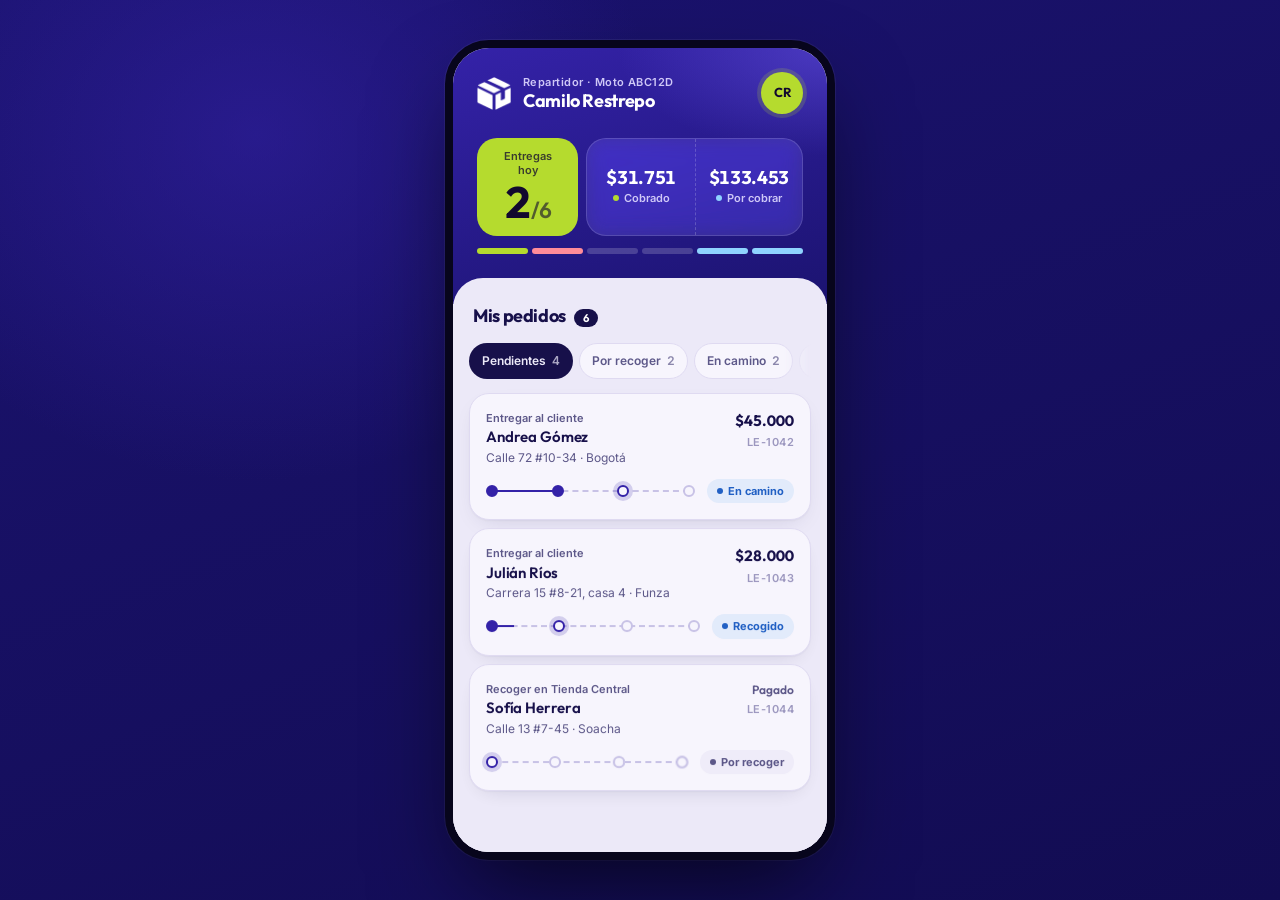
==== Pages/Pages-repartidor.html @ 844bbcbd "Login: red de calles con cometas y sin "Restablecer" - La ruta única pasa a ser una red de calles ti" ====
<!DOCTYPE html>
<html lang="es">
<head>
<meta charset="UTF-8">
<meta name="viewport" content="width=device-width, initial-scale=1.0, viewport-fit=cover">
<meta name="theme-color" content="#3422A8">
<title>LoEntrego — Repartidor</title>
<link rel="preconnect" href="https://fonts.googleapis.com">
<link rel="preconnect" href="https://fonts.gstatic.com" crossorigin>
<link href="https://fonts.googleapis.com/css2?family=Outfit:wght@500;600;700;800&family=Inter:wght@400;500;600;700&display=swap" rel="stylesheet">
<link rel="stylesheet" href="../Styles/Styles-base.css?v=20261122p">
<link rel="stylesheet" href="../Styles/Styles-app.css?v=20261122p">
<link rel="stylesheet" href="../Styles/Styles-repartidor.css?v=20261122p">
<link rel="icon" href="../img/icons/icon-192.png">
<link rel="manifest" href="../manifest.webmanifest">
<link rel="apple-touch-icon" href="../img/icons/apple-touch-icon.png">
<meta name="mobile-web-app-capable" content="yes">
<meta name="apple-mobile-web-app-capable" content="yes">
<meta name="apple-mobile-web-app-status-bar-style" content="black-translucent">
<meta name="apple-mobile-web-app-title" content="LoEntrego">
<script src="../Scripts/Scripts-theme.js?v=20261122p"></script>
</head>
<body>

<div class="device app" data-role="repartidor">

  <main class="app-scroll">

    <!-- ============ ZONA DE MARCA ============ -->
    <section class="brand-zone app-hero" aria-label="Tu jornada">
      <header class="app-header">
        <div class="app-header-brand">
          <span class="brand-mark isotipo" aria-hidden="true"></span>
          <div>
            <p class="eyebrow">Repartidor · Moto ABC12D</p>
            <h1 class="app-title">Camilo Restrepo</h1>
          </div>
        </div>
        <button type="button" class="avatar-btn" data-action="open-sheet" data-target="sheet-account" aria-label="Abrir mi cuenta" aria-haspopup="dialog">CR</button>
      </header>

      <div class="stats">
        <div class="stat stat-total">
          <span class="stat-label">Entregas hoy</span>
          <span class="stat-value"><span data-stat="hechas">0</span><small class="of">/<span data-stat="total">0</span></small></span>
        </div>
        <div class="stat-split">
          <div class="stat">
            <span class="stat-value money" data-money="cobrado">$0</span>
            <span class="stat-label"><i class="dot dot-ok" aria-hidden="true"></i>Cobrado</span>
          </div>
          <div class="stat">
            <span class="stat-value money" data-money="pendiente">$0</span>
            <span class="stat-label"><i class="dot dot-move" aria-hidden="true"></i>Por cobrar</span>
          </div>
        </div>
      </div>

      <div class="day-bar" id="day-bar" aria-hidden="true"></div>
    </section>

    <div class="app-panel">

      <!-- ============ MIS PEDIDOS ============ -->
      <section class="jobs" aria-labelledby="jobs-title">
        <div class="section-head">
          <h2 class="section-title" id="jobs-title">Mis pedidos</h2>
          <span class="count-chip" data-count="todos">0</span>
        </div>

        <div class="filters" role="toolbar" aria-label="Filtrar mis pedidos">
          <button type="button" class="filter-chip" data-action="filter" data-filter="pendientes" aria-pressed="true">Pendientes <span class="n" data-count="pendientes">0</span></button>
          <button type="button" class="filter-chip" data-action="filter" data-filter="por_recoger" aria-pressed="false">Por recoger <span class="n" data-count="por_recoger">0</span></button>
          <button type="button" class="filter-chip" data-action="filter" data-filter="curso" aria-pressed="false">En camino <span class="n" data-count="curso">0</span></button>
          <button type="button" class="filter-chip" data-action="filter" data-filter="completados" aria-pressed="false">Completados <span class="n" data-count="completados">0</span></button>
          <button type="button" class="filter-chip" data-action="filter" data-filter="todos" aria-pressed="false">Todos <span class="n" data-count="todos">0</span></button>
        </div>

        <ul class="job-list" id="job-list" role="list"></ul>

        <div class="empty-state" id="jobs-empty" hidden>
          <span class="isotipo isotipo-empty" aria-hidden="true"></span>
          <p class="empty-title" id="empty-title">¡Ruta completada!</p>
          <p class="empty-sub" id="empty-sub"></p>
        </div>
      </section>

    </div>
  </main>

  <!-- ============ CELEBRACIÓN DE ENTREGA ============ -->
  <div class="done-layer" id="done-layer" aria-hidden="true">
    <div class="done-badge">
      <svg viewBox="0 0 120 120">
        <circle class="done-ring" cx="60" cy="60" r="50"/>
        <path class="done-check" d="M38 62 l15 15 l30 -32"/>
      </svg>
      <span class="done-bit"></span><span class="done-bit"></span><span class="done-bit"></span><span class="done-bit"></span>
      <span class="done-bit"></span><span class="done-bit"></span><span class="done-bit"></span><span class="done-bit"></span>
      <span class="done-bit"></span><span class="done-bit"></span><span class="done-bit"></span><span class="done-bit"></span>
    </div>
    <p class="done-msg" id="done-msg">¡Entregado!</p>
  </div>

  <!-- ============ HOJA: NO SE PUDO ENTREGAR ============ -->
  <div class="sheet-overlay" id="sheet-fail" data-state="closed" data-action="close-sheet-bg">
    <section class="sheet" role="dialog" aria-modal="true" aria-labelledby="fail-title" tabindex="-1">
      <span class="sheet-handle" aria-hidden="true"></span>
      <button type="button" class="icon-btn sheet-close" data-action="close-sheet" aria-label="Cerrar">
        <svg viewBox="0 0 24 24" fill="none" stroke="currentColor" stroke-width="2.2" stroke-linecap="round" aria-hidden="true"><path d="M6 6l12 12M18 6 6 18"/></svg>
      </button>
      <h2 class="sheet-title" id="fail-title">No se pudo entregar</h2>
      <p class="sheet-sub" id="fail-sub">Cuéntanos qué pasó para avisarle al comercio.</p>
      <form id="fail-form" class="reason-list" novalidate>
        <div id="reason-options" class="reason-options" role="radiogroup" aria-label="Motivo"></div>
        <button type="submit" class="btn btn-danger btn-block sheet-action" id="fail-submit" disabled>Reportar novedad</button>
      </form>
    </section>
  </div>

  <!-- ============ HOJA: PEDIDO (acciones del repartidor) ============ -->
  <div class="sheet-overlay" id="sheet-job" data-state="closed" data-action="close-sheet-bg">
    <section class="sheet has-ticket" role="dialog" aria-modal="true" aria-labelledby="job-name" tabindex="-1">
      <span class="sheet-handle" aria-hidden="true"></span>
      <button type="button" class="icon-btn sheet-close" data-action="close-sheet" aria-label="Cerrar">
        <svg viewBox="0 0 24 24" fill="none" stroke="currentColor" stroke-width="2.2" stroke-linecap="round" aria-hidden="true"><path d="M6 6l12 12M18 6 6 18"/></svg>
      </button>
      <div id="job-detail"></div>
    </section>
  </div>

  <!-- ============ HOJA: MI CUENTA ============ -->
  <div class="sheet-overlay" id="sheet-account" data-state="closed" data-action="close-sheet-bg">
    <section class="sheet" role="dialog" aria-modal="true" aria-labelledby="account-name" tabindex="-1">
      <span class="sheet-handle" aria-hidden="true"></span>
      <button type="button" class="icon-btn sheet-close" data-action="close-sheet" aria-label="Cerrar">
        <svg viewBox="0 0 24 24" fill="none" stroke="currentColor" stroke-width="2.2" stroke-linecap="round" aria-hidden="true"><path d="M6 6l12 12M18 6 6 18"/></svg>
      </button>
      <div class="account-header">
        <span class="account-avatar" aria-hidden="true">CR</span>
        <div>
          <h2 class="account-name" id="account-name">Camilo Restrepo</h2>
          <p class="account-role">Repartidor · Bogotá y alrededores</p>
        </div>
      </div>
      <dl class="detail-list">
        <div class="detail-row"><div><dt>Vehículo</dt><dd>Moto · ABC12D</dd></div></div>
        <div class="detail-row"><div><dt>Celular</dt><dd>300 123 4567</dd></div></div>
        <div class="detail-row"><div><dt>Comercio de hoy</dt><dd>Tienda Central · Cra 13 #45-20, Chapinero</dd></div></div>
      </dl>

      <div class="settings-group">
        <span class="settings-label" id="theme-label">Apariencia</span>
        <div class="theme-switch" role="radiogroup" aria-labelledby="theme-label">
          <button type="button" class="theme-option" role="radio" aria-checked="false" data-action="set-theme" data-theme-value="light"><svg viewBox="0 0 24 24" fill="none" stroke="currentColor" stroke-width="2" stroke-linecap="round" aria-hidden="true"><circle cx="12" cy="12" r="4"/><path d="M12 2v2M12 20v2M4.9 4.9l1.4 1.4M17.7 17.7l1.4 1.4M2 12h2M20 12h2M4.9 19.1l1.4-1.4M17.7 6.3l1.4-1.4"/></svg>Claro</button>
          <button type="button" class="theme-option" role="radio" aria-checked="false" data-action="set-theme" data-theme-value="dark"><svg viewBox="0 0 24 24" fill="none" stroke="currentColor" stroke-width="2" stroke-linecap="round" stroke-linejoin="round" aria-hidden="true"><path d="M20 14.5A8 8 0 0 1 9.5 4a8 8 0 1 0 10.5 10.5Z"/></svg>Oscuro</button>
          <button type="button" class="theme-option" role="radio" aria-checked="true" data-action="set-theme" data-theme-value="auto"><svg viewBox="0 0 24 24" fill="none" stroke="currentColor" stroke-width="2" stroke-linecap="round" aria-hidden="true"><circle cx="12" cy="12" r="9"/><path d="M12 3a9 9 0 0 1 0 18Z" fill="currentColor" stroke="none"/></svg>Auto</button>
        </div>
      </div>

      <button type="button" class="btn btn-ghost btn-block sheet-action" data-action="logout">
        <svg class="btn-icon" viewBox="0 0 24 24" fill="none" stroke="currentColor" stroke-width="2.2" stroke-linecap="round" stroke-linejoin="round" aria-hidden="true"><path d="M15 4h3a2 2 0 0 1 2 2v12a2 2 0 0 1-2 2h-3M10 17l-5-5 5-5M5 12h11"/></svg>
        Cerrar sesión
      </button>
    </section>
  </div>

  <div class="toast-region" id="toast-region" aria-live="polite" aria-atomic="true"></div>
</div>

<script src="../Scripts/Scripts-app.js?v=20261122p"></script>
<script src="../Scripts/Scripts-repartidor.js?v=20261122p"></script>
<script src="../libs/gsap/gsap.min.js"></script>
<script src="../libs/gsap/ScrollTrigger.min.js"></script>
<script src="../libs/gsap/SplitText.min.js"></script>
<script src="../libs/gsap/DrawSVGPlugin.min.js"></script>
<script src="../Scripts/Scripts-motion.js?v=20261122p"></script>
<script src="../Scripts/Scripts-pwa.js?v=20261122p"></script>
</body>
</html>
---- Styles/Styles-base.css ----
/* =====================================================================
   LoEntrego · AppWeb — Base compartida

   Ecosistema de marca LoEntrego
   ─────────────────────────────
   · MainWeb  → "Vitrina": azul saturado, luces, Poppins.
   · Admin    → "Noche": tinta profunda, paneles planos, Baloo 2 + Inter.
   · AppWeb   → "Día": franja azul de marca + superficie clara de trabajo,
                motivo de ruta punteada, Outfit + Inter.
   Constantes de toda la familia: azul índigo, lima = acción, caja = símbolo.
   ===================================================================== */
:root {
  /* ---- Marca (constantes del ecosistema) ---- */
  --brand-azul: #3422A8;
  --brand-azul-oscuro: #1B1370;
  --brand-azul-profundo: #120C52;
  --brand-lima: #B5DB2E;
  --brand-lima-hover: #C3E64A;
  --brand-lima-ink: #12092E;

  /* ---- Semánticos AppWeb (tema "día") ---- */
  --bg-brand: var(--brand-azul);
  --bg-page: #ECE9F8;
  --bg-surface: #F7F5FD;
  --bg-subtle: #EFECF9;
  --bg-input: #FCFBFF;
  --border-subtle: #DFDAF1;
  --border-strong: #C8C2E6;
  --text-primary: #17104A;
  --text-secondary: #5D5889;
  --text-placeholder: #9C97BF;
  --text-on-brand: #FFFFFF;
  --text-on-brand-2: #CFC8F7;
  --accent: var(--brand-lima);
  --accent-hover: var(--brand-lima-hover);
  --accent-ink: var(--brand-lima-ink);
  --focus-ring: rgba(52, 34, 168, 0.18);
  --danger: #D63A4C;
  --danger-dim: #FDECEE;
  --danger-line: #F6C3CA;
  --move: #2160C4;
  --move-dim: #E2EBFB;
  --toast-bg: #17104A;
  --toast-text: #FFFFFF;
  --chip-bg: #17104A;
  --chip-text: #FFFFFF;
  --hero-glow: rgba(90, 72, 214, 0.65);
  --panel-bg: var(--bg-page);
  --panel-edge: none;
  --hero-from: var(--brand-azul);
  --hero-to: var(--brand-azul-oscuro);

  /* ---- Tipografía ---- */
  --font-display: 'Outfit', system-ui, sans-serif;
  --font-body: 'Inter', system-ui, sans-serif;
  --fs-2xs: 0.6875rem;  /* 11px */
  --fs-xs: 0.75rem;     /* 12px */
  --fs-sm: 0.8125rem;   /* 13px */
  --fs-md: 0.9375rem;   /* 15px */
  --fs-lg: 1.125rem;    /* 18px */
  --fs-xl: clamp(1.375rem, 1.2rem + 0.9vw, 1.5rem);
  --fs-hero: clamp(2rem, 1.6rem + 2vw, 2.375rem);

  /* ---- Espaciado ---- */
  --space-2xs: 0.25rem;
  --space-xs: 0.5rem;
  --space-sm: 0.75rem;
  --space-md: 1rem;
  --space-lg: 1.5rem;
  --space-xl: 2rem;
  --space-2xl: 3rem;

  /* ---- Radios ---- */
  --radius-sm: 10px;
  --radius-md: 14px;
  --radius-lg: 20px;
  --radius-xl: 30px;
  --radius-pill: 999px;

  /* ---- Sombras ---- */
  --shadow-card: 0 1px 2px rgba(23, 16, 74, 0.04), 0 8px 24px -12px rgba(23, 16, 74, 0.18);
  --shadow-raised: 0 20px 40px -18px rgba(23, 16, 74, 0.35);
  --shadow-device: 0 40px 90px -20px rgba(0, 0, 0, 0.65);

  /* ---- Movimiento ---- */
  --ease: cubic-bezier(0.2, 0.8, 0.2, 1);
  --dur-fast: 0.18s;
  --dur-med: 0.32s;
}

/* ---------- Tema oscuro ("Día" de noche): misma marca, superficies profundas ---------- */
:root[data-theme="dark"] {
  --bg-page: #130F3C;
  --bg-surface: #1D1757;
  --bg-subtle: #262064;
  --bg-input: #17124A;
  --border-subtle: rgba(255, 255, 255, 0.10);
  --border-strong: rgba(255, 255, 255, 0.20);
  --text-primary: #ECE9FF;
  --text-secondary: #B3ADE0;
  --text-placeholder: #8580B8;
  --focus-ring: rgba(181, 219, 46, 0.22);
  --danger: #FF7A88;
  --danger-dim: rgba(255, 122, 136, 0.12);
  --danger-line: rgba(255, 122, 136, 0.4);
  --move: #8FD3FF;
  --move-dim: rgba(143, 211, 255, 0.13);
  --toast-bg: #EEEBFF;
  --toast-text: #120C52;
  --chip-bg: var(--brand-lima);
  --chip-text: var(--brand-lima-ink);
  --hero-glow: rgba(120, 100, 255, 0.45);
  --hero-from: #3422A8;   /* azul de marca, vibrante */
  --hero-to: #22188A;
  /* Panel: arranca un tono más claro y se hunde hacia el fondo, con brillo lima muy sutil arriba */
  --panel-bg:
    radial-gradient(55% 70px at 50% 0%, rgba(181, 219, 46, 0.10), transparent 100%),
    linear-gradient(180deg, #211A62 0%, #130F3C 240px);
  --panel-edge: 0 -22px 44px -14px rgba(6, 3, 30, 0.75), inset 0 1px 0 rgba(255, 255, 255, 0.14);
  --shadow-card: 0 1px 0 rgba(255, 255, 255, 0.03) inset, 0 10px 24px -14px rgba(0, 0, 0, 0.7);
  --shadow-raised: 0 20px 40px -18px rgba(0, 0, 0, 0.8);
}
:root[data-theme="dark"] .field-input:focus { border-color: var(--accent); }
/* Paneles que suben sobre la franja de marca */
.login-panel, .app-panel { background: var(--panel-bg); box-shadow: var(--panel-edge); }

/* Mientras arranca la animación de entrada, la app no se muestra a medias */
.anim-pending .device { visibility: hidden; }

/* ---------- Reset ---------- */
*, *::before, *::after { box-sizing: border-box; margin: 0; padding: 0; }
html { -webkit-text-size-adjust: 100%; }
img, svg { display: block; max-width: 100%; }
img { height: auto; }
button, input, textarea { font: inherit; color: inherit; }
button { cursor: pointer; background: none; border: none; }

body {
  transition: background-color var(--dur-med) var(--ease), color var(--dur-med) var(--ease);
  min-height: 100dvh;
  font-family: var(--font-body);
  font-size: var(--fs-md);
  line-height: 1.5;
  color: var(--text-primary);
  background: var(--bg-page);
  -webkit-font-smoothing: antialiased;
}

/* ---------- Contenedor: móvil a pantalla completa, marco en escritorio ---------- */
.device {
  position: relative;
  width: 100%;
  min-height: 100dvh;
  overflow: hidden;
  overflow: clip;
  isolation: isolate;
  background: var(--bg-page);
}

@media (min-width: 560px) and (min-height: 700px) {
  body {
    display: grid;
    place-items: center;
    padding: var(--space-xl) var(--space-md);
    background:
      radial-gradient(45% 55% at 20% 15%, rgba(52, 34, 168, 0.55), transparent 70%),
      linear-gradient(160deg, var(--brand-azul-oscuro), var(--brand-azul-profundo));
  }
  .device {
    width: 390px;
    height: min(820px, calc(100dvh - 4rem));
    min-height: 0;
    border-radius: 44px;
    border: 8px solid #07051C;
    box-shadow: var(--shadow-device), 0 0 0 1px rgba(255, 255, 255, 0.06);
  }
}

/* ---------- Zona de marca (franja azul) ---------- */
.brand-zone {
  position: relative;
  color: var(--text-on-brand);
  background:
    radial-gradient(80% 60% at 100% 0%, var(--hero-glow), transparent 70%),
    linear-gradient(165deg, var(--hero-from) 0%, var(--hero-to) 100%);
  isolation: isolate;
}
/* ---------- Red de calles: nuestro movimiento por la ciudad ----------
   Calles discontinuas, nodos en los cruces y cometas lima que recorren
   distintas rutas. Sutil y solo con transform/opacity/trazo. */
.city { position: absolute; pointer-events: none; }
.city .c-street { fill: none; stroke: var(--city-street, rgba(255, 255, 255, 0.16)); stroke-width: 1.5; stroke-dasharray: 2 8; stroke-linecap: round; }
.city .c-node { fill: var(--city-node, rgba(255, 255, 255, 0.3)); }
.city .c-hub { fill: var(--city-hub, #B5DB2E); opacity: 0.7; transform-box: fill-box; transform-origin: center; animation: c-hub 4s ease-in-out var(--d, 0s) infinite; }
.city .c-comet, .city .c-glow {
  fill: none;
  stroke: var(--city-comet, #B5DB2E);
  stroke-linecap: round;
  stroke-dasharray: 9 140;
  stroke-dashoffset: 9;
  animation: c-comet var(--t, 7s) linear var(--w, 0s) var(--city-loops, infinite) both;
}
.city .c-comet { stroke-width: 2.25; }
.city .c-glow { stroke-width: 7; opacity: 0.18; }
@keyframes c-comet { to { stroke-dashoffset: -100; } }
@keyframes c-hub { 0%, 100% { transform: scale(1); opacity: 0.55; } 50% { transform: scale(1.5); opacity: 0.9; } }
@media (prefers-reduced-motion: reduce) {
  .city .c-comet, .city .c-glow { animation: none; opacity: 0; }
  .city .c-hub { animation: none; }
}
.city-art { inset: 0; z-index: -1; width: 100%; height: 100%; --city-loops: 4; }

/* ---------- Utilidades ---------- */
.text-accent { color: var(--accent); }
.visually-hidden {
  position: absolute !important;
  width: 1px; height: 1px;
  overflow: hidden; clip: rect(0 0 0 0);
  white-space: nowrap;
}

/* ---------- Campos ---------- */
.field { display: flex; flex-direction: column; gap: 6px; }
.field-label {
  font-size: var(--fs-xs);
  font-weight: 600;
  color: var(--text-secondary);
}
.field-input {
  width: 100%;
  min-height: 50px;
  padding: 0 var(--space-md);
  background: var(--bg-input);
  border: 1.5px solid var(--border-subtle);
  border-radius: var(--radius-md);
  font-family: var(--font-body);
  font-size: 1rem;
  font-weight: 500;
  color: var(--text-primary);
  outline: none;
  transition: border-color var(--dur-fast) var(--ease),
              background var(--dur-fast) var(--ease),
              box-shadow var(--dur-fast) var(--ease);
}
textarea.field-input { padding: var(--space-sm) var(--space-md); min-height: 84px; resize: vertical; line-height: 1.45; }
.field-input::placeholder { color: var(--text-placeholder); font-weight: 400; }
.field-input:hover { border-color: var(--border-strong); }
.field-input:focus {
  border-color: var(--brand-azul);
  background: var(--bg-surface);
  box-shadow: 0 0 0 4px var(--focus-ring);
}
.field[data-state="error"] .field-input { border-color: var(--danger); background: var(--bg-surface); }
.field[data-state="error"] .field-input:focus { box-shadow: 0 0 0 4px var(--danger-dim); }
.field-hint { font-size: var(--fs-2xs); font-weight: 600; color: var(--danger); }
.field-hint:empty { display: none; }

/* ---------- Botones ---------- */
.btn {
  display: inline-flex;
  align-items: center;
  justify-content: center;
  gap: var(--space-xs);
  min-height: 52px;
  padding: 0 var(--space-lg);
  border-radius: var(--radius-md);
  font-family: var(--font-display);
  font-size: 1rem;
  font-weight: 600;
  letter-spacing: 0.005em;
  transition: transform var(--dur-fast) var(--ease),
              background var(--dur-fast) var(--ease),
              box-shadow var(--dur-fast) var(--ease),
              border-color var(--dur-fast) var(--ease),
              opacity var(--dur-fast) var(--ease);
}
.btn-block { width: 100%; }
.btn-primary {
  background: var(--accent);
  color: var(--accent-ink);
  box-shadow: inset 0 -3px 0 rgba(18, 9, 46, 0.14);
}
.btn-primary:hover { background: var(--accent-hover); transform: translateY(-2px); box-shadow: inset 0 -3px 0 rgba(18, 9, 46, 0.14), 0 12px 22px -10px rgba(141, 176, 28, 0.8); }
.btn-primary:active { transform: translateY(0) scale(0.985); }
.btn-ghost { border: 1.5px solid var(--border-strong); color: var(--text-primary); background: var(--bg-surface); }
.btn-ghost:hover { border-color: var(--text-primary); }
.btn-danger { border: 1.5px solid var(--danger-line); color: var(--danger); background: var(--danger-dim); }
.btn-danger:hover { border-color: var(--danger); }
.btn[disabled], .btn[aria-busy="true"] { opacity: 0.7; pointer-events: none; }
.btn .btn-icon { width: 18px; height: 18px; flex-shrink: 0; transition: transform var(--dur-fast) var(--ease); }
.btn-primary:hover .btn-icon-move { transform: translateX(3px); }

.spinner {
  width: 18px; height: 18px;
  border-radius: 50%;
  border: 2.5px solid currentColor;
  border-right-color: transparent;
  animation: spin 0.7s linear infinite;
}
@keyframes spin { to { transform: rotate(360deg); } }

.icon-btn {
  display: grid;
  place-items: center;
  width: 40px;
  height: 40px;
  border-radius: 50%;
  background: var(--bg-subtle);
  border: 1px solid var(--border-subtle);
  color: var(--text-primary);
  transition: background var(--dur-fast) var(--ease), border-color var(--dur-fast) var(--ease), transform var(--dur-fast) var(--ease);
}
.icon-btn:hover { border-color: var(--border-strong); background: var(--bg-surface); }
.icon-btn:active { transform: scale(0.94); }
.icon-btn svg { width: 18px; height: 18px; }

/* Foco accesible y visible */
:where(a, button, input, textarea, [tabindex]):focus-visible {
  outline: 2.5px solid var(--brand-azul);
  outline-offset: 2px;
}
.brand-zone :where(a, button):focus-visible { outline-color: var(--accent); }
.field-input:focus-visible { outline: none; }

/* ---------- Toast ---------- */
.toast-region {
  position: absolute;
  left: var(--space-md);
  right: var(--space-md);
  bottom: var(--space-lg);
  z-index: 400;
  display: flex;
  flex-direction: column;
  align-items: center;
  gap: var(--space-xs);
  pointer-events: none;
}
.toast {
  display: flex;
  align-items: center;
  gap: var(--space-xs);
  max-width: 100%;
  padding: 12px 18px 12px 14px;
  border-radius: var(--radius-pill);
  background: var(--toast-bg);
  color: var(--toast-text);
  font-size: var(--fs-sm);
  font-weight: 600;
  box-shadow: 0 16px 32px -12px rgba(23, 16, 74, 0.6);
  animation: toast-in var(--dur-med) var(--ease);
}
.toast::before {
  content: '';
  flex-shrink: 0;
  width: 8px; height: 8px;
  border-radius: 50%;
  background: var(--accent);
}
.toast[data-type="error"]::before { background: #FF6B7A; }
.toast[data-leaving] { animation: toast-out var(--dur-fast) var(--ease) forwards; }
@keyframes toast-in { from { opacity: 0; transform: translateY(12px) scale(0.96); } }
@keyframes toast-out { to { opacity: 0; transform: translateY(8px); } }

@keyframes shake {
  0%, 100% { transform: translateX(0); }
  20% { transform: translateX(-8px); }
  40% { transform: translateX(8px); }
  60% { transform: translateX(-5px); }
  80% { transform: translateX(5px); }
}
.shake { animation: shake 0.4s; }

@media (prefers-reduced-motion: reduce) {
  *, *::before, *::after { animation-duration: 0.01ms !important; animation-iteration-count: 1 !important; transition-duration: 0.01ms !important; }
}

/* ---------- Isotipo (la caja): sin fondo, toma el color del tema ---------- */
:root { --isotipo-color: #12092E; }                 /* sobre claro: versión negra */
:root[data-theme="dark"] { --isotipo-color: #FFFFFF; } /* sobre oscuro: versión blanca */
.brand-zone { --isotipo-color: #FFFFFF; }           /* la franja azul siempre lleva blanco */
.isotipo {
  display: inline-block;
  flex-shrink: 0;
  width: 28px;
  aspect-ratio: 553 / 544;
  background-color: var(--isotipo-color);
  -webkit-mask: url("../img/isotipo.png") center / contain no-repeat;
          mask: url("../img/isotipo.png") center / contain no-repeat;
}
.isotipo-xs { width: 16px; }
.is-animating *, .is-animating *::before, .is-animating *::after { transition: none !important; }
---- Styles/Styles-app.css ----
/* =====================================================================
   LoEntrego · AppWeb — Estructura compartida (comercio y repartidor)
   Requiere Styles-base.css
   ===================================================================== */

.app {
  display: flex;
  flex-direction: column;
  height: 100dvh;
}
@media (min-width: 560px) and (min-height: 700px) {
  .app { height: min(820px, calc(100dvh - 4rem)); }
}

.app-scroll {
  flex: 1;
  overflow-y: auto;
  overscroll-behavior: contain;
  scrollbar-width: none;
  background: var(--bg-page);
}
.app-scroll::-webkit-scrollbar { display: none; }

/* ============ ZONA DE MARCA ============ */
.app-hero {
  padding: var(--space-lg) var(--space-lg) calc(var(--space-lg) + 26px);
}
.app-header {
  display: flex;
  align-items: center;
  justify-content: space-between;
  gap: var(--space-sm);
  margin-bottom: var(--space-lg);
}
.app-header-brand { display: flex; align-items: center; gap: var(--space-sm); min-width: 0; }
.brand-mark { width: 34px; }
.eyebrow {
  font-size: var(--fs-2xs);
  font-weight: 600;
  letter-spacing: 0.04em;
  color: var(--text-on-brand-2);
}
.app-title {
  font-family: var(--font-display);
  font-size: var(--fs-lg);
  font-weight: 700;
  letter-spacing: -0.02em;
  line-height: 1.2;
  white-space: nowrap;
  overflow: hidden;
  text-overflow: ellipsis;
}
.avatar-btn {
  display: grid;
  place-items: center;
  flex-shrink: 0;
  width: 42px; height: 42px;
  border-radius: 50%;
  background: var(--accent);
  color: var(--accent-ink);
  font-family: var(--font-display);
  font-size: var(--fs-sm);
  font-weight: 700;
  box-shadow: 0 0 0 4px rgba(181, 219, 46, 0.18);
  transition: transform var(--dur-fast) var(--ease), box-shadow var(--dur-fast) var(--ease);
}
.avatar-btn:hover { transform: scale(1.05); box-shadow: 0 0 0 6px rgba(181, 219, 46, 0.22); }

/* Resumen: número grande + par en vidrio esmerilado */
.stats {
  display: grid;
  grid-template-columns: minmax(0, 1fr) minmax(0, 1.25fr);
  gap: var(--space-xs);
}
.stat { display: flex; flex-direction: column; min-width: 0; }
.stat-total {
  justify-content: space-between;
  padding: var(--space-sm) var(--space-md);
  border-radius: var(--radius-lg);
  background: var(--accent);
  color: var(--accent-ink);
}
.stat-total .stat-value { font-size: 2.75rem; line-height: 1; }
.stat-total .stat-label { color: var(--accent-ink); opacity: 0.75; }
.stat-split {
  display: grid;
  grid-template-columns: minmax(0, 1fr) minmax(0, 1fr);
  border-radius: var(--radius-lg);
  background: rgba(255, 255, 255, 0.10);
  border: 1px solid rgba(255, 255, 255, 0.14);
  -webkit-backdrop-filter: blur(10px) saturate(140%);
          backdrop-filter: blur(10px) saturate(140%);
}
.stat-split .stat { padding: var(--space-sm); gap: 4px; align-items: center; justify-content: center; text-align: center; }
.stat-split .stat-label { justify-content: center; }
.stat-split .stat + .stat { border-left: 1px dashed rgba(255, 255, 255, 0.2); }
.stat-value {
  font-family: var(--font-display);
  font-size: 1.75rem;
  font-weight: 700;
  letter-spacing: -0.03em;
  line-height: 1.05;
  font-variant-numeric: tabular-nums;
}
.stat-label {
  display: flex;
  align-items: center;
  gap: 5px;
  font-size: var(--fs-2xs);
  font-weight: 600;
  line-height: 1.25;
  color: var(--text-on-brand-2);
}
.dot { width: 6px; height: 6px; border-radius: 50%; flex-shrink: 0; }
.dot-ok { background: var(--accent); }
.dot-move { background: #8FD3FF; }
.dot-pending { background: #FF8C99; }

/* ============ PANEL ============ */
.app-panel {
  position: relative;
  display: flex;
  flex-direction: column;
  gap: var(--space-lg);
  margin-top: -26px;
  padding: var(--space-lg) max(var(--space-md), calc((100% - 540px) / 2)) 112px;
  border-radius: var(--radius-xl) var(--radius-xl) 0 0;
}
.app-hero { padding-left: max(var(--space-lg), calc((100% - 520px) / 2)); padding-right: max(var(--space-lg), calc((100% - 520px) / 2)); }

.card {
  padding: var(--space-lg) var(--space-md) var(--space-md);
  border-radius: var(--radius-lg);
  background: var(--bg-surface);
  border: 1px solid var(--border-subtle);
  box-shadow: var(--shadow-card);
}

.section-head {
  display: flex;
  align-items: baseline;
  gap: var(--space-xs);
  padding: 0 var(--space-2xs);
}
.section-title {
  font-family: var(--font-display);
  font-size: var(--fs-lg);
  font-weight: 700;
  letter-spacing: -0.02em;
}
.section-meta { margin-left: auto; font-size: var(--fs-xs); font-weight: 600; color: var(--text-secondary); }
.count-chip {
  min-width: 24px;
  padding: 1px 8px;
  border-radius: var(--radius-pill);
  background: var(--chip-bg);
  color: var(--chip-text);
  font-family: var(--font-display);
  font-size: var(--fs-2xs);
  font-weight: 700;
  text-align: center;
  font-variant-numeric: tabular-nums;
}

/* ============ FILTROS (chips) ============ */
.filters {
  --fade-l: 0px;
  --fade-r: 28px;
  display: flex;
  gap: 6px;
  padding: 2px 0;
  overflow-x: auto;
  scrollbar-width: none;
  scroll-snap-type: x proximity;
  -webkit-mask: linear-gradient(90deg, transparent 0, #000 var(--fade-l), #000 calc(100% - var(--fade-r)), transparent 100%);
          mask: linear-gradient(90deg, transparent 0, #000 var(--fade-l), #000 calc(100% - var(--fade-r)), transparent 100%);
}
.filters[data-scrolled] { --fade-l: 28px; }
.filters[data-end] { --fade-r: 0px; }
.filters::-webkit-scrollbar { display: none; }
.filter-chip {
  display: inline-flex;
  align-items: center;
  gap: 6px;
  flex-shrink: 0;
  min-height: 36px;
  padding: 0 12px;
  border-radius: var(--radius-pill);
  background: var(--bg-surface);
  border: 1px solid var(--border-subtle);
  font-size: var(--fs-xs);
  font-weight: 600;
  color: var(--text-secondary);
  scroll-snap-align: start;
  transition: background var(--dur-fast) var(--ease), color var(--dur-fast) var(--ease), border-color var(--dur-fast) var(--ease);
}
.filter-chip:hover { color: var(--text-primary); border-color: var(--border-strong); }
.filter-chip .n { font-variant-numeric: tabular-nums; opacity: 0.7; }
.filter-chip[aria-pressed="true"] { background: var(--text-primary); color: var(--bg-page); border-color: transparent; }

/* ============ ESTADOS ============ */
.status-pill {
  display: inline-flex;
  align-items: center;
  gap: 5px;
  flex-shrink: 0;
  padding: 4px 10px;
  border-radius: var(--radius-pill);
  font-size: var(--fs-2xs);
  font-weight: 700;
  white-space: nowrap;
}
.status-pill::before { content: ''; width: 6px; height: 6px; border-radius: 50%; background: currentColor; }
.status-pill[data-tono="ok"]   { background: var(--accent); color: var(--accent-ink); }
.status-pill[data-tono="move"] { background: var(--move-dim); color: var(--move); }
.status-pill[data-tono="wait"] { background: var(--bg-subtle); color: var(--text-secondary); }
.status-pill[data-tono="fail"] { background: var(--danger-dim); color: var(--danger); }

/* Mini-ruta de 4 paradas */
.track {
  position: relative;
  flex: 1;
  height: 12px;
  display: block;
}
.track::before {
  content: '';
  position: absolute;
  left: 6px; right: 6px; top: 50%;
  border-top: 2px dashed var(--border-strong);
  translate: 0 -50%;
}
.track-fill {
  position: absolute;
  left: 6px; top: 50%;
  width: calc((100% - 12px) * var(--progress, 0));
  height: 2px;
  border-radius: 2px;
  translate: 0 -50%;
  background: var(--brand-azul);
  transform-origin: left center;
}
.track-node {
  position: absolute;
  top: 50%;
  left: calc((100% - 12px) * var(--i) / 3);
  width: 12px; height: 12px;
  translate: 0 -50%;
  border-radius: 50%;
  background: var(--bg-surface);
  border: 2px solid var(--border-strong);
}
.track-node.done { background: var(--brand-azul); border-color: var(--brand-azul); }
.track-node.current { background: var(--bg-surface); border-color: var(--brand-azul); box-shadow: 0 0 0 4px var(--focus-ring); }
.track[data-estado="entregado"] .track-node:last-child { background: var(--accent); border-color: var(--brand-lima-ink); }
.track-node.fail { background: var(--danger); border-color: var(--danger); }
.track-node.fail::before, .track-node.fail::after {
  content: ''; position: absolute; left: 50%; top: 50%; width: 6px; height: 1.5px;
  background: #fff; border-radius: 1px; translate: -50% -50%; rotate: 45deg;
}
.track-node.fail::after { rotate: -45deg; }
:root[data-theme="dark"] .track-fill,
:root[data-theme="dark"] .track-node.done { background: #8C7DFF; border-color: #8C7DFF; }
:root[data-theme="dark"] .track-node.current { border-color: #8C7DFF; }

/* Línea de tiempo vertical */
.timeline { list-style: none; display: flex; flex-direction: column; }
.tl-step {
  position: relative;
  display: grid;
  grid-template-columns: 18px 1fr auto;
  align-items: center;
  gap: var(--space-sm);
  padding: 7px 0;
}
.tl-step:not(:last-child)::after {
  content: '';
  position: absolute;
  left: 8px; top: 24px; bottom: -8px;
  border-left: 2px solid var(--border-strong);
}
.tl-step.done:not(:last-child)::after { border-left-color: var(--brand-azul); }
.tl-dot { width: 14px; height: 14px; margin-left: 2px; border-radius: 50%; border: 2px solid var(--border-strong); background: var(--bg-surface); }
.tl-step.done .tl-dot { background: var(--brand-azul); border-color: var(--brand-azul); }
.tl-step.fail .tl-dot { background: var(--danger); border-color: var(--danger); }
.tl-label { font-size: var(--fs-sm); font-weight: 600; }
.tl-step.todo .tl-label { color: var(--text-placeholder); font-weight: 500; }
.tl-step.fail .tl-label { color: var(--danger); }
.tl-time { font-size: var(--fs-xs); font-weight: 600; color: var(--text-secondary); font-variant-numeric: tabular-nums; }
:root[data-theme="dark"] .tl-step.done .tl-dot { background: #8C7DFF; border-color: #8C7DFF; }
:root[data-theme="dark"] .tl-step.done:not(:last-child)::after { border-left-color: #8C7DFF; }

/* Estado vacío */
.empty-state {
  display: flex;
  flex-direction: column;
  align-items: center;
  padding: var(--space-xl) var(--space-md);
  border-radius: var(--radius-lg);
  border: 2px dashed var(--border-strong);
  text-align: center;
}
.empty-state[hidden] { display: none; }
.isotipo-empty { width: 44px; margin-bottom: var(--space-sm); opacity: 0.85; }
.empty-title { font-family: var(--font-display); font-weight: 600; }
.empty-sub { font-size: var(--fs-sm); color: var(--text-secondary); margin-top: 2px; }

/* ============ BOTÓN FLOTANTE ============ */
.fab {
  position: absolute;
  right: max(var(--space-md), calc((100% - 540px) / 2));
  bottom: calc(var(--space-lg) + env(safe-area-inset-bottom, 0px));
  z-index: 200;
  display: inline-flex;
  align-items: center;
  gap: 8px;
  height: 56px;
  padding: 0 22px 0 18px;
  border-radius: var(--radius-pill);
  background: var(--accent);
  color: var(--accent-ink);
  font-family: var(--font-display);
  font-size: var(--fs-md);
  font-weight: 700;
  box-shadow: 0 14px 28px -10px rgba(18, 9, 46, 0.55), inset 0 -3px 0 rgba(18, 9, 46, 0.14);
  transition: transform var(--dur-fast) var(--ease), box-shadow var(--dur-fast) var(--ease), padding var(--dur-med) var(--ease);
}
.fab svg { width: 22px; height: 22px; flex-shrink: 0; }
.fab-label { max-width: 160px; overflow: hidden; white-space: nowrap; transition: max-width var(--dur-med) var(--ease), opacity var(--dur-fast) var(--ease); }
.fab:hover { transform: translateY(-2px); }
.fab:active { transform: scale(0.96); }
.fab[data-compact] { width: 56px; padding: 0; gap: 0; justify-content: center; }
.fab[data-compact] .fab-label { max-width: 0; opacity: 0; }
@media (max-width: 559px), (max-height: 699px) { .fab { position: fixed; } }

/* ============ HOJAS INFERIORES ============ */
.sheet-overlay {
  position: absolute;
  inset: 0;
  z-index: 300;
  display: flex;
  align-items: flex-end;
  background: rgba(18, 12, 82, 0.55);
  backdrop-filter: blur(3px);
  opacity: 0;
  visibility: hidden;
  transition: opacity var(--dur-med) var(--ease), visibility 0s linear var(--dur-med);
}
.sheet-overlay[data-state="open"] { opacity: 1; visibility: visible; transition: opacity var(--dur-med) var(--ease); }
@media (max-width: 559px), (max-height: 699px) { .sheet-overlay { position: fixed; } }

.sheet {
  position: relative;
  width: 100%;
  max-height: 92%;
  overflow-y: auto;
  padding: var(--space-sm) max(var(--space-lg), calc((100% - 520px) / 2)) var(--space-xl);
  border-radius: var(--radius-xl) var(--radius-xl) 0 0;
  background: var(--bg-page);
  outline: none;
  transform: translateY(100%);
  transition: transform var(--dur-med) var(--ease);
}
.sheet-overlay[data-state="open"] .sheet { transform: translateY(0); }
.sheet-handle { display: block; width: 36px; height: 4px; margin: 0 auto var(--space-md); border-radius: 4px; background: var(--accent); }
.sheet-close { z-index: 2; position: absolute; top: var(--space-md); right: var(--space-md); width: 36px; height: 36px; background: var(--bg-surface); }
.sheet-title { font-family: var(--font-display); font-size: var(--fs-xl); font-weight: 700; letter-spacing: -0.025em; margin: var(--space-xs) 0 2px; padding-right: 44px; }
.sheet-sub { font-size: var(--fs-sm); color: var(--text-secondary); margin-bottom: var(--space-md); }
.sheet-action { margin-top: var(--space-md); }
.sheet-section-label { display: block; margin: var(--space-lg) 0 var(--space-xs) var(--space-2xs); font-size: var(--fs-2xs); font-weight: 600; color: var(--text-secondary); }

.detail-list {
  display: flex;
  flex-direction: column;
  padding: var(--space-2xs) var(--space-md);
  border-radius: var(--radius-lg);
  background: var(--bg-surface);
  border: 1px solid var(--border-subtle);
}
.detail-row {
  display: flex;
  align-items: center;
  justify-content: space-between;
  gap: var(--space-sm);
  padding: var(--space-sm) 0;
  border-bottom: 1px solid var(--border-subtle);
}
.detail-row:last-child { border-bottom: none; }
.detail-row dt { font-size: var(--fs-2xs); font-weight: 600; color: var(--text-secondary); }
.detail-row dd { font-size: var(--fs-md); font-weight: 500; margin-top: 1px; overflow-wrap: anywhere; }
.detail-row a { color: inherit; text-decoration-color: var(--border-strong); text-underline-offset: 3px; }
.edit-btn {
  display: grid;
  place-items: center;
  flex-shrink: 0;
  width: 34px; height: 34px;
  border-radius: var(--radius-sm);
  color: var(--text-secondary);
  background: var(--bg-subtle);
  transition: color var(--dur-fast) var(--ease), background var(--dur-fast) var(--ease);
}
.edit-btn:hover { color: var(--brand-azul); background: var(--border-subtle); }
.edit-btn svg { width: 16px; height: 16px; }

/* Cabecera tipo "ticket" del detalle */
.ticket {
  position: relative;
  margin: var(--space-xs) 0 var(--space-md);
  padding: var(--space-md);
  border-radius: var(--radius-lg);
  color: #fff;
  background: linear-gradient(150deg, var(--brand-azul), var(--brand-azul-oscuro));
  overflow: hidden;
}
.ticket::after {
  content: '';
  position: absolute;
  left: var(--space-md); right: var(--space-md); bottom: 46px;
  border-top: 2px dashed rgba(255, 255, 255, 0.22);
}
.ticket .status-pill[data-tono="wait"], .ticket .status-pill[data-tono="move"], .ticket .status-pill[data-tono="fail"] { background: #fff; }
.ticket-code { margin-left: 8px; font-size: var(--fs-2xs); font-weight: 600; letter-spacing: 0.06em; color: var(--text-on-brand-2); }
.ticket-name {
  margin: var(--space-sm) 0 var(--space-lg);
  padding-right: 40px;
  font-family: var(--font-display);
  font-size: var(--fs-xl);
  font-weight: 700;
  letter-spacing: -0.025em;
  line-height: 1.15;
}
.ticket-amount { display: flex; align-items: baseline; justify-content: space-between; font-size: var(--fs-xs); font-weight: 600; color: var(--text-on-brand-2); }
.ticket-amount strong { color: var(--accent); font-family: var(--font-display); font-size: 1.375rem; font-variant-numeric: tabular-nums; }
.sheet-overlay .ticket ~ .sheet-close, .has-ticket .sheet-close { top: calc(var(--space-md) + 30px); right: calc(max(var(--space-lg), (100% - 520px) / 2) + 10px); background: rgba(255, 255, 255, 0.14); border-color: rgba(255, 255, 255, 0.2); color: #fff; }

.pdf-card {
  display: flex;
  align-items: center;
  gap: var(--space-sm);
  margin-top: var(--space-sm);
  padding: var(--space-sm);
  border-radius: var(--radius-lg);
  background: var(--bg-surface);
  border: 1px solid var(--border-subtle);
}
.pdf-icon { display: grid; place-items: center; flex-shrink: 0; width: 42px; height: 42px; border-radius: 12px; background: var(--bg-subtle); color: var(--brand-azul); }
:root[data-theme="dark"] .pdf-icon { color: var(--accent); }
.pdf-icon svg { width: 22px; height: 22px; }
.pdf-info { flex: 1; min-width: 0; }
.pdf-name { font-family: var(--font-display); font-size: var(--fs-sm); font-weight: 600; }
.pdf-sub { font-size: var(--fs-2xs); color: var(--text-secondary); }
.pdf-download-btn { min-height: 38px; padding: 0 var(--space-md); font-size: var(--fs-sm); border-radius: var(--radius-sm); }
.pdf-download-btn:hover { transform: none; }
.btn-danger[data-confirm] { background: var(--danger); color: #fff; border-color: var(--danger); }
.btn-hint { margin-top: 6px; text-align: center; font-size: var(--fs-2xs); color: var(--text-secondary); }

/* ============ CUENTA ============ */
.account-header { display: flex; align-items: center; gap: var(--space-sm); margin: var(--space-xs) 0 var(--space-md); }
.account-avatar {
  display: grid;
  place-items: center;
  width: 56px; height: 56px;
  border-radius: 18px;
  background: var(--brand-azul);
  color: #fff;
  font-family: var(--font-display);
  font-size: var(--fs-lg);
  font-weight: 700;
  box-shadow: inset 0 -4px 0 rgba(0, 0, 0, 0.18);
}
.account-name { font-family: var(--font-display); font-size: var(--fs-lg); font-weight: 700; letter-spacing: -0.02em; }
.account-role { font-size: var(--fs-sm); color: var(--text-secondary); }

.settings-group { margin-top: var(--space-lg); }
.settings-label { display: block; margin: 0 0 var(--space-xs) var(--space-2xs); font-size: var(--fs-2xs); font-weight: 600; color: var(--text-secondary); }
.theme-switch {
  display: grid;
  grid-template-columns: repeat(3, 1fr);
  gap: 4px;
  padding: 4px;
  border-radius: var(--radius-md);
  background: var(--bg-surface);
  border: 1px solid var(--border-subtle);
}
.theme-option {
  display: inline-flex;
  align-items: center;
  justify-content: center;
  gap: 6px;
  min-height: 40px;
  border-radius: var(--radius-sm);
  font-size: var(--fs-xs);
  font-weight: 600;
  color: var(--text-secondary);
  transition: background var(--dur-fast) var(--ease), color var(--dur-fast) var(--ease), box-shadow var(--dur-fast) var(--ease);
}
.theme-option svg { width: 16px; height: 16px; flex-shrink: 0; }
.theme-option:hover { color: var(--text-primary); }
.theme-option[aria-checked="true"] { background: var(--brand-azul); color: #fff; box-shadow: 0 6px 14px -8px rgba(52, 34, 168, 0.9); }
:root[data-theme="dark"] .theme-option[aria-checked="true"] { background: var(--accent); color: var(--accent-ink); box-shadow: none; }
.link-btn { display: block; margin: var(--space-md) auto 0; font-size: var(--fs-xs); font-weight: 600; color: var(--text-secondary); text-decoration: underline; text-underline-offset: 3px; }

/* ============ RESPONSIVE ============ */
@media (max-width: 360px) {
  .stats { grid-template-columns: 1fr; }
  .stat-total { flex-direction: row; align-items: center; gap: var(--space-sm); }
  .stat-total .stat-value { font-size: 2.25rem; order: -1; }
}

/* Los avisos van por encima del botón flotante */
.app .toast-region { bottom: calc(96px + env(safe-area-inset-bottom, 0px)); }
/* Resumen: la tarjeta verde cede espacio para que las etiquetas queden en una línea */
.stats { grid-template-columns: minmax(0, 0.85fr) minmax(0, 1.5fr); }
.stat-split .stat-label { display: inline-flex; align-items: center; justify-content: center; gap: 5px; white-space: nowrap; }
@media (max-width: 360px) {
  .stats, [data-role="repartidor"] .stats { grid-template-columns: 1fr; }
}

/* Tarjeta verde: etiqueta y número centrados */
.stat-total { align-items: center; justify-content: center; text-align: center; gap: 2px; }
@media (max-width: 360px) { .stat-total { gap: var(--space-sm); } }
---- Styles/Styles-repartidor.css ----
/* =====================================================================
   LoEntrego · AppWeb — Panel del repartidor
   Pensado para la calle: una mano, botones grandes, confirmar deslizando.
   Requiere Styles-base.css y Styles-app.css
   ===================================================================== */

/* ============ ZONA DE MARCA ============ */
.stat-value .of { font-size: 0.5em; font-weight: 600; opacity: 0.6; margin-left: 2px; }
.stat-value.money { font-size: clamp(0.95rem, 3.7vw, 1.15rem); letter-spacing: -0.02em; }
[data-role="repartidor"] .stats { grid-template-columns: minmax(0, 0.75fr) minmax(0, 1.6fr); }

/* Barra del día: un segmento por pedido */
.day-bar { display: flex; gap: 4px; margin-top: var(--space-sm); }
.day-bar i { flex: 1; height: 6px; border-radius: 3px; background: rgba(255, 255, 255, 0.18); }
.day-bar i[data-tono="ok"]   { background: var(--accent); }
.day-bar i[data-tono="fail"] { background: #FF8C99; }
.day-bar i[data-tono="move"] { background: #8FD3FF; }

/* ============ MIS PEDIDOS ============ */
.jobs { display: flex; flex-direction: column; gap: var(--space-sm); }
.job-list { list-style: none; display: flex; flex-direction: column; gap: var(--space-xs); }

.job-item {
  display: grid;
  grid-template-columns: 1fr auto;
  gap: var(--space-sm);
  width: 100%;
  padding: var(--space-md);
  border-radius: var(--radius-lg);
  background: var(--bg-surface);
  border: 1px solid var(--border-subtle);
  box-shadow: var(--shadow-card);
  text-align: left;
  transition: border-color var(--dur-fast) var(--ease), transform var(--dur-fast) var(--ease), box-shadow var(--dur-fast) var(--ease);
}
.job-item:hover { border-color: var(--border-strong); transform: translateY(-1px); box-shadow: var(--shadow-raised); }
.job-item:active { transform: scale(0.99); }
.job-item[data-estado="no_entregado"] { border-color: var(--danger-line); }
.job-item[data-estado="entregado"], .job-item[data-estado="no_entregado"] { box-shadow: none; }
.job-main { min-width: 0; display: flex; flex-direction: column; }
.job-hint { font-size: var(--fs-2xs); font-weight: 600; color: var(--text-secondary); }
.job-name { font-family: var(--font-display); font-size: var(--fs-md); font-weight: 600; letter-spacing: -0.01em; white-space: nowrap; overflow: hidden; text-overflow: ellipsis; }
.job-sub { font-size: var(--fs-xs); color: var(--text-secondary); white-space: nowrap; overflow: hidden; text-overflow: ellipsis; }
.job-side { display: flex; flex-direction: column; align-items: flex-end; gap: 2px; }
.job-amount { font-family: var(--font-display); font-size: var(--fs-md); font-weight: 700; font-variant-numeric: tabular-nums; }
.job-amount.paid { font-size: var(--fs-xs); font-weight: 600; color: var(--text-secondary); }
.job-code { font-size: var(--fs-2xs); font-weight: 600; color: var(--text-placeholder); letter-spacing: 0.04em; }
.job-track { grid-column: 1 / -1; display: flex; align-items: center; gap: var(--space-sm); }

/* ============ HOJA DEL PEDIDO ============ */
.ticket-kicker { margin-top: var(--space-sm); font-size: var(--fs-xs); font-weight: 600; color: var(--text-on-brand-2); }
.ticket-kicker + .ticket-name { margin-top: 0; }
.job-where { margin-bottom: var(--space-sm); padding: 0 var(--space-2xs); }
.job-address { font-size: var(--fs-lg); font-weight: 600; line-height: 1.35; }
.zone-tag {
  display: inline-block;
  margin-left: 4px;
  padding: 1px 8px;
  border-radius: var(--radius-pill);
  background: var(--bg-subtle);
  font-size: var(--fs-2xs);
  font-weight: 600;
  color: var(--text-secondary);
  vertical-align: 3px;
}
.job-for { margin-top: 6px; font-size: var(--fs-xs); color: var(--text-secondary); }
.job-for b { color: var(--text-primary); font-weight: 600; }
.job-note {
  margin-top: var(--space-sm);
  padding: 8px 12px;
  border-left: 3px solid var(--accent);
  border-radius: 0 var(--radius-sm) var(--radius-sm) 0;
  background: var(--bg-surface);
  font-size: var(--fs-sm);
}

.quick-actions { display: grid; grid-template-columns: repeat(3, 1fr); gap: 6px; }
.quick {
  display: flex;
  flex-direction: column;
  align-items: center;
  gap: 4px;
  padding: 10px 4px;
  border-radius: var(--radius-md);
  background: var(--bg-surface);
  border: 1px solid var(--border-subtle);
  color: var(--text-primary);
  font-size: var(--fs-2xs);
  font-weight: 600;
  text-decoration: none;
  transition: background var(--dur-fast) var(--ease), transform var(--dur-fast) var(--ease);
}
.quick svg { width: 22px; height: 22px; color: var(--brand-azul); }
:root[data-theme="dark"] .quick svg { color: var(--accent); }
.quick:hover { background: var(--bg-subtle); }
.quick:active { transform: scale(0.95); }

/* Deslizar para confirmar */
.swipe {
  --p: 0;
  position: relative;
  margin-top: var(--space-sm);
  height: 60px;
  border-radius: var(--radius-pill);
  background: var(--text-primary);
  overflow: hidden;
  touch-action: pan-y;
  user-select: none;
}
.swipe-fill {
  position: absolute;
  inset: 0;
  background: var(--accent);
  transform: scaleX(0);
  transform-origin: left center;
  border-radius: inherit;
}
.swipe-label {
  position: absolute;
  inset: 0;
  display: grid;
  place-items: center;
  padding-left: 52px;
  font-family: var(--font-display);
  font-size: var(--fs-md);
  font-weight: 600;
  color: var(--bg-page);
  opacity: calc(0.92 - var(--p) * 1.4);
  pointer-events: none;
}
:root[data-theme="dark"] .swipe-label { color: #130F3C; }
.swipe-knob {
  position: absolute;
  top: 4px; left: 4px;
  display: grid;
  place-items: center;
  width: 52px; height: 52px;
  border-radius: 50%;
  background: var(--accent);
  color: var(--accent-ink);
  box-shadow: 0 6px 14px -6px rgba(0, 0, 0, 0.5);
  cursor: grab;
  touch-action: none;
}
.swipe-knob:active { cursor: grabbing; }
.swipe-knob svg { width: 24px; height: 24px; }
.swipe.snap .swipe-knob, .swipe.snap .swipe-fill { transition: transform 0.28s var(--ease); }
.swipe.done .swipe-knob { background: var(--bg-surface); }
.fail-btn { margin-top: var(--space-xs); min-height: 46px; font-size: var(--fs-sm); color: var(--danger); border-color: var(--danger-line); }



/* ============ NO SE PUDO ENTREGAR ============ */
.reason-options { display: flex; flex-direction: column; gap: 6px; }
.reason {
  position: relative;
  display: flex;
  align-items: center;
  gap: var(--space-sm);
  min-height: 52px;
  padding: 0 var(--space-md);
  border-radius: var(--radius-md);
  background: var(--bg-surface);
  border: 1.5px solid var(--border-subtle);
  font-weight: 600;
  cursor: pointer;
  transition: border-color var(--dur-fast) var(--ease), background var(--dur-fast) var(--ease);
}
.reason input { width: 18px; height: 18px; accent-color: var(--danger); }
.reason:has(input:checked) { border-color: var(--danger); background: var(--danger-dim); }

/* ============ CELEBRACIÓN ============ */
.done-layer {
  position: absolute;
  inset: 0;
  z-index: 500;
  display: flex;
  flex-direction: column;
  align-items: center;
  justify-content: center;
  gap: var(--space-md);
  background: rgba(18, 12, 82, 0.72);
  backdrop-filter: blur(4px);
  opacity: 0;
  visibility: hidden;
  pointer-events: none;
}
@media (max-width: 559px), (max-height: 699px) { .done-layer { position: fixed; } }
.done-badge { position: relative; width: 120px; height: 120px; }
.done-badge svg { width: 100%; height: 100%; overflow: visible; }
.done-ring { fill: var(--accent); stroke: var(--accent); stroke-width: 6; }
.done-check { fill: none; stroke: var(--brand-lima-ink); stroke-width: 9; stroke-linecap: round; stroke-linejoin: round; }
.done-bit {
  position: absolute;
  left: 50%; top: 50%;
  width: 10px; height: 10px;
  margin: -5px 0 0 -5px;
  border-radius: 3px;
  background: var(--accent);
  opacity: 0;
}
.done-bit:nth-child(3n) { background: #fff; border-radius: 50%; }
.done-msg { font-family: var(--font-display); font-size: var(--fs-xl); font-weight: 700; color: #fff; }

@media (max-width: 360px) {
  [data-role="repartidor"] .stats { grid-template-columns: 1fr; }
}
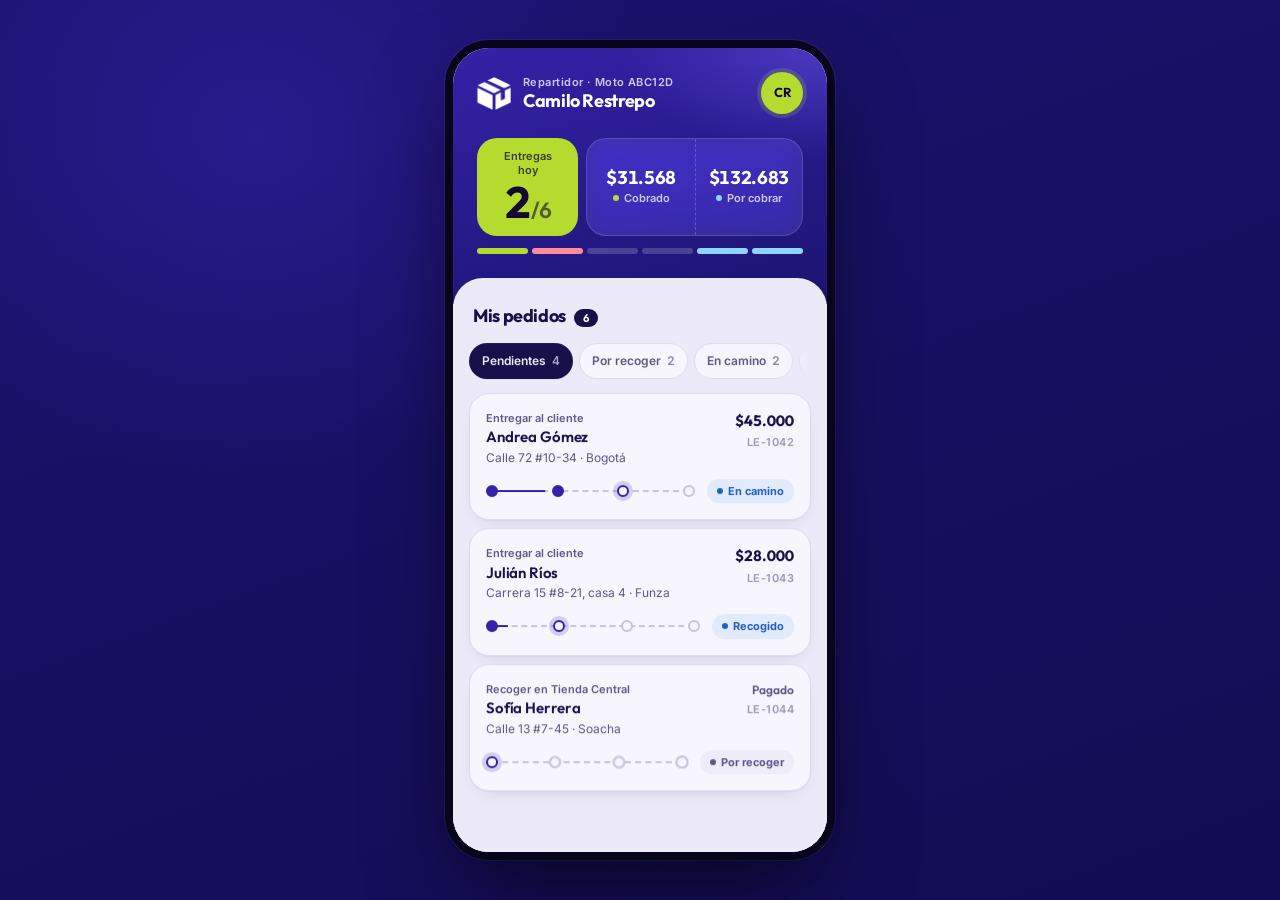
==== commit 9188c58e: "Login: ciudad más grande y con más movimiento, sin tocar el texto - Red de calles más densa y con 8 " ====
--- a/Pages/Pages-repartidor.html
+++ b/Pages/Pages-repartidor.html
@@ -8,9 +8,9 @@
 <link rel="preconnect" href="https://fonts.googleapis.com">
 <link rel="preconnect" href="https://fonts.gstatic.com" crossorigin>
 <link href="https://fonts.googleapis.com/css2?family=Outfit:wght@500;600;700;800&family=Inter:wght@400;500;600;700&display=swap" rel="stylesheet">
-<link rel="stylesheet" href="../Styles/Styles-base.css?v=20261122p">
-<link rel="stylesheet" href="../Styles/Styles-app.css?v=20261122p">
-<link rel="stylesheet" href="../Styles/Styles-repartidor.css?v=20261122p">
+<link rel="stylesheet" href="../Styles/Styles-base.css?v=20261122q">
+<link rel="stylesheet" href="../Styles/Styles-app.css?v=20261122q">
+<link rel="stylesheet" href="../Styles/Styles-repartidor.css?v=20261122q">
 <link rel="icon" href="../img/icons/icon-192.png">
 <link rel="manifest" href="../manifest.webmanifest">
 <link rel="apple-touch-icon" href="../img/icons/apple-touch-icon.png">
@@ -18,7 +18,7 @@
 <meta name="apple-mobile-web-app-capable" content="yes">
 <meta name="apple-mobile-web-app-status-bar-style" content="black-translucent">
 <meta name="apple-mobile-web-app-title" content="LoEntrego">
-<script src="../Scripts/Scripts-theme.js?v=20261122p"></script>
+<script src="../Scripts/Scripts-theme.js?v=20261122q"></script>
 </head>
 <body>
 
@@ -168,13 +168,13 @@
   <div class="toast-region" id="toast-region" aria-live="polite" aria-atomic="true"></div>
 </div>
 
-<script src="../Scripts/Scripts-app.js?v=20261122p"></script>
-<script src="../Scripts/Scripts-repartidor.js?v=20261122p"></script>
+<script src="../Scripts/Scripts-app.js?v=20261122q"></script>
+<script src="../Scripts/Scripts-repartidor.js?v=20261122q"></script>
 <script src="../libs/gsap/gsap.min.js"></script>
 <script src="../libs/gsap/ScrollTrigger.min.js"></script>
 <script src="../libs/gsap/SplitText.min.js"></script>
 <script src="../libs/gsap/DrawSVGPlugin.min.js"></script>
-<script src="../Scripts/Scripts-motion.js?v=20261122p"></script>
-<script src="../Scripts/Scripts-pwa.js?v=20261122p"></script>
+<script src="../Scripts/Scripts-motion.js?v=20261122q"></script>
+<script src="../Scripts/Scripts-pwa.js?v=20261122q"></script>
 </body>
 </html>
--- a/Styles/Styles-base.css
+++ b/Styles/Styles-base.css
@@ -208,7 +208,26 @@
   .city .c-comet, .city .c-glow { animation: none; opacity: 0; }
   .city .c-hub { animation: none; }
 }
-.city-art { inset: 0; z-index: -1; width: 100%; height: 100%; --city-loops: 4; }
+.city-art {
+  inset: 0;
+  z-index: -1;
+  width: 100%;
+  height: 100%;
+  --city-loops: infinite;
+  --city-street: rgba(255, 255, 255, 0.3);
+  --city-node: rgba(255, 255, 255, 0.55);
+  /* Solo en la zona libre: a la derecha del título (--cx) y, arriba del
+     título (--ty), a la derecha del logo (--lx). Lo mide Scripts-index.js */
+  --cx: 72%; --lx: 46%; --ty: 22%;
+  -webkit-mask-image: linear-gradient(to right, transparent var(--cx), #000 calc(var(--cx) + 28px)), linear-gradient(to right, transparent var(--lx), #000 calc(var(--lx) + 28px));
+          mask-image: linear-gradient(to right, transparent var(--cx), #000 calc(var(--cx) + 28px)), linear-gradient(to right, transparent var(--lx), #000 calc(var(--lx) + 28px));
+  -webkit-mask-size: 100% 100%, 100% var(--ty);
+          mask-size: 100% 100%, 100% var(--ty);
+  -webkit-mask-repeat: no-repeat;
+          mask-repeat: no-repeat;
+}
+.city-art .c-comet { stroke-width: 2.5; }
+.city-art .c-glow { stroke-width: 8; opacity: 0.25; }
 
 /* ---------- Utilidades ---------- */
 .text-accent { color: var(--accent); }
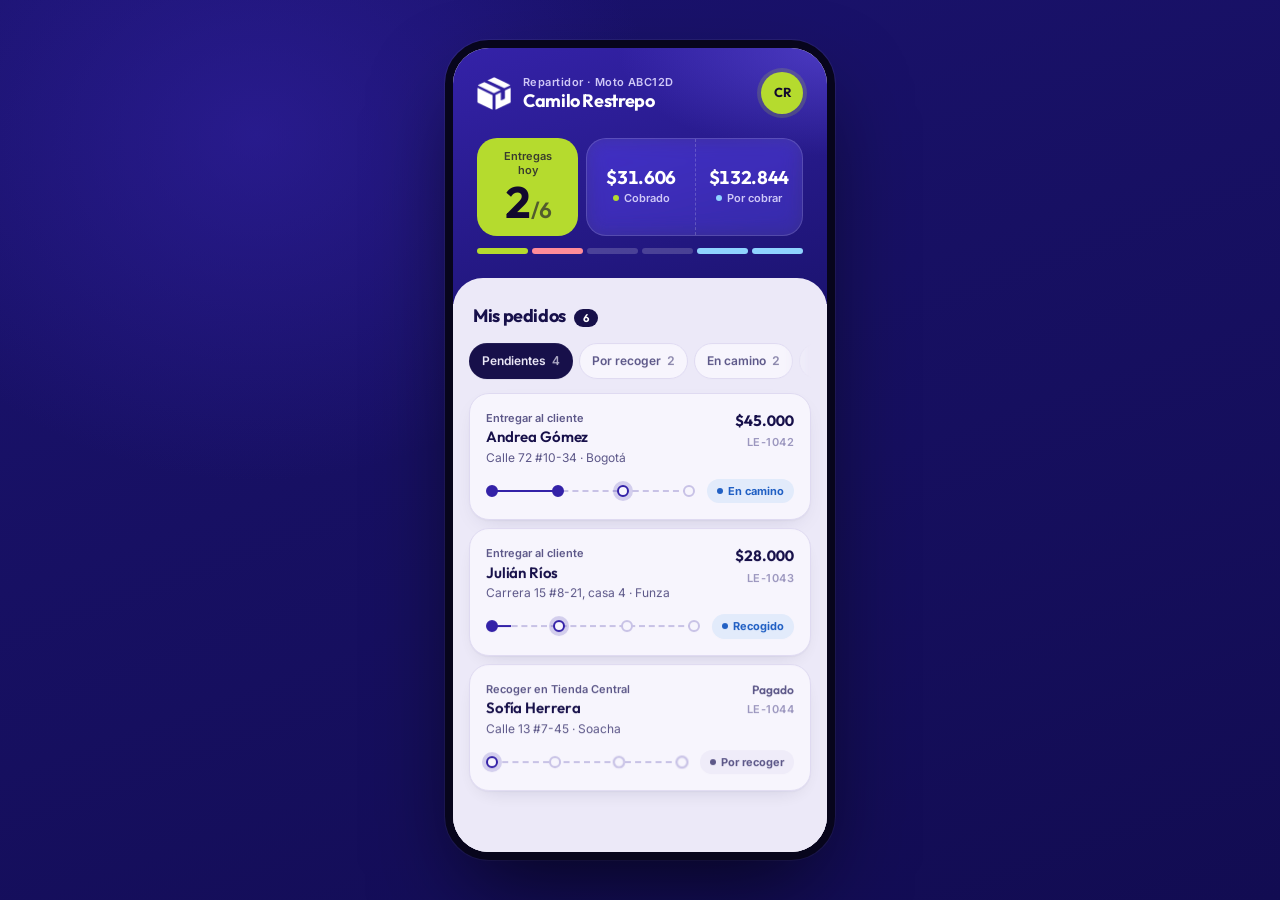
==== commit b49b4708: "Login: red de calles estilo Bogotá - Malla girada e irregular, barrios inclinados, avenidas diagonal" ====
--- a/Pages/Pages-repartidor.html
+++ b/Pages/Pages-repartidor.html
@@ -8,9 +8,9 @@
 <link rel="preconnect" href="https://fonts.googleapis.com">
 <link rel="preconnect" href="https://fonts.gstatic.com" crossorigin>
 <link href="https://fonts.googleapis.com/css2?family=Outfit:wght@500;600;700;800&family=Inter:wght@400;500;600;700&display=swap" rel="stylesheet">
-<link rel="stylesheet" href="../Styles/Styles-base.css?v=20261122q">
-<link rel="stylesheet" href="../Styles/Styles-app.css?v=20261122q">
-<link rel="stylesheet" href="../Styles/Styles-repartidor.css?v=20261122q">
+<link rel="stylesheet" href="../Styles/Styles-base.css?v=20261122r">
+<link rel="stylesheet" href="../Styles/Styles-app.css?v=20261122r">
+<link rel="stylesheet" href="../Styles/Styles-repartidor.css?v=20261122r">
 <link rel="icon" href="../img/icons/icon-192.png">
 <link rel="manifest" href="../manifest.webmanifest">
 <link rel="apple-touch-icon" href="../img/icons/apple-touch-icon.png">
@@ -18,7 +18,7 @@
 <meta name="apple-mobile-web-app-capable" content="yes">
 <meta name="apple-mobile-web-app-status-bar-style" content="black-translucent">
 <meta name="apple-mobile-web-app-title" content="LoEntrego">
-<script src="../Scripts/Scripts-theme.js?v=20261122q"></script>
+<script src="../Scripts/Scripts-theme.js?v=20261122r"></script>
 </head>
 <body>
 
@@ -168,13 +168,13 @@
   <div class="toast-region" id="toast-region" aria-live="polite" aria-atomic="true"></div>
 </div>
 
-<script src="../Scripts/Scripts-app.js?v=20261122q"></script>
-<script src="../Scripts/Scripts-repartidor.js?v=20261122q"></script>
+<script src="../Scripts/Scripts-app.js?v=20261122r"></script>
+<script src="../Scripts/Scripts-repartidor.js?v=20261122r"></script>
 <script src="../libs/gsap/gsap.min.js"></script>
 <script src="../libs/gsap/ScrollTrigger.min.js"></script>
 <script src="../libs/gsap/SplitText.min.js"></script>
 <script src="../libs/gsap/DrawSVGPlugin.min.js"></script>
-<script src="../Scripts/Scripts-motion.js?v=20261122q"></script>
-<script src="../Scripts/Scripts-pwa.js?v=20261122q"></script>
+<script src="../Scripts/Scripts-motion.js?v=20261122r"></script>
+<script src="../Scripts/Scripts-pwa.js?v=20261122r"></script>
 </body>
 </html>
--- a/Styles/Styles-base.css
+++ b/Styles/Styles-base.css
@@ -189,7 +189,8 @@
    Calles discontinuas, nodos en los cruces y cometas lima que recorren
    distintas rutas. Sutil y solo con transform/opacity/trazo. */
 .city { position: absolute; pointer-events: none; }
-.city .c-street { fill: none; stroke: var(--city-street, rgba(255, 255, 255, 0.16)); stroke-width: 1.5; stroke-dasharray: 2 8; stroke-linecap: round; }
+.city .c-street { fill: none; stroke: var(--city-street, rgba(255, 255, 255, 0.16)); stroke-width: 1.1; stroke-dasharray: 2 6; stroke-linecap: round; }
+.city .c-avenue { fill: none; stroke: var(--city-avenue, rgba(255, 255, 255, 0.32)); stroke-width: 2.2; stroke-dasharray: 6 7; stroke-linecap: round; }
 .city .c-node { fill: var(--city-node, rgba(255, 255, 255, 0.3)); }
 .city .c-hub { fill: var(--city-hub, #B5DB2E); opacity: 0.7; transform-box: fill-box; transform-origin: center; animation: c-hub 4s ease-in-out var(--d, 0s) infinite; }
 .city .c-comet, .city .c-glow {
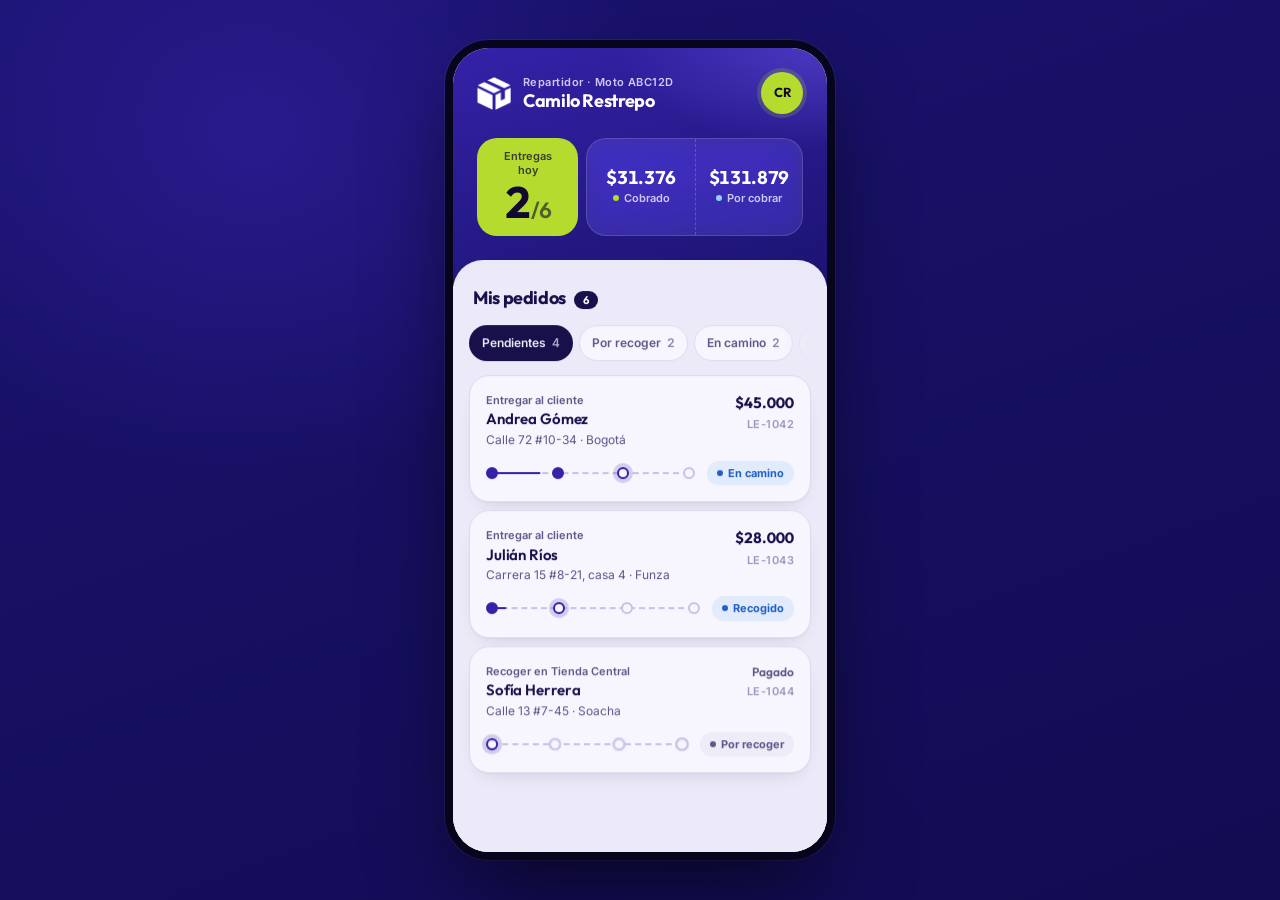
==== commit 3da69c85: "Repartidor: quitar la barra de colores del resumen del día Co-Authored-By: Claude Opus 5.5 <noreply@" ====
--- a/Pages/Pages-repartidor.html
+++ b/Pages/Pages-repartidor.html
@@ -8,9 +8,9 @@
 <link rel="preconnect" href="https://fonts.googleapis.com">
 <link rel="preconnect" href="https://fonts.gstatic.com" crossorigin>
 <link href="https://fonts.googleapis.com/css2?family=Outfit:wght@500;600;700;800&family=Inter:wght@400;500;600;700&display=swap" rel="stylesheet">
-<link rel="stylesheet" href="../Styles/Styles-base.css?v=20261122r">
-<link rel="stylesheet" href="../Styles/Styles-app.css?v=20261122r">
-<link rel="stylesheet" href="../Styles/Styles-repartidor.css?v=20261122r">
+<link rel="stylesheet" href="../Styles/Styles-base.css?v=20261123a">
+<link rel="stylesheet" href="../Styles/Styles-app.css?v=20261123a">
+<link rel="stylesheet" href="../Styles/Styles-repartidor.css?v=20261123a">
 <link rel="icon" href="../img/icons/icon-192.png">
 <link rel="manifest" href="../manifest.webmanifest">
 <link rel="apple-touch-icon" href="../img/icons/apple-touch-icon.png">
@@ -18,7 +18,7 @@
 <meta name="apple-mobile-web-app-capable" content="yes">
 <meta name="apple-mobile-web-app-status-bar-style" content="black-translucent">
 <meta name="apple-mobile-web-app-title" content="LoEntrego">
-<script src="../Scripts/Scripts-theme.js?v=20261122r"></script>
+<script src="../Scripts/Scripts-theme.js?v=20261123a"></script>
 </head>
 <body>
 
@@ -56,7 +56,6 @@
         </div>
       </div>
 
-      <div class="day-bar" id="day-bar" aria-hidden="true"></div>
     </section>
 
     <div class="app-panel">
@@ -168,13 +167,13 @@
   <div class="toast-region" id="toast-region" aria-live="polite" aria-atomic="true"></div>
 </div>
 
-<script src="../Scripts/Scripts-app.js?v=20261122r"></script>
-<script src="../Scripts/Scripts-repartidor.js?v=20261122r"></script>
+<script src="../Scripts/Scripts-app.js?v=20261123a"></script>
+<script src="../Scripts/Scripts-repartidor.js?v=20261123a"></script>
 <script src="../libs/gsap/gsap.min.js"></script>
 <script src="../libs/gsap/ScrollTrigger.min.js"></script>
 <script src="../libs/gsap/SplitText.min.js"></script>
 <script src="../libs/gsap/DrawSVGPlugin.min.js"></script>
-<script src="../Scripts/Scripts-motion.js?v=20261122r"></script>
-<script src="../Scripts/Scripts-pwa.js?v=20261122r"></script>
+<script src="../Scripts/Scripts-motion.js?v=20261123a"></script>
+<script src="../Scripts/Scripts-pwa.js?v=20261123a"></script>
 </body>
 </html>
--- a/Styles/Styles-repartidor.css
+++ b/Styles/Styles-repartidor.css
@@ -10,11 +10,6 @@
 [data-role="repartidor"] .stats { grid-template-columns: minmax(0, 0.75fr) minmax(0, 1.6fr); }
 
 /* Barra del día: un segmento por pedido */
-.day-bar { display: flex; gap: 4px; margin-top: var(--space-sm); }
-.day-bar i { flex: 1; height: 6px; border-radius: 3px; background: rgba(255, 255, 255, 0.18); }
-.day-bar i[data-tono="ok"]   { background: var(--accent); }
-.day-bar i[data-tono="fail"] { background: #FF8C99; }
-.day-bar i[data-tono="move"] { background: #8FD3FF; }
 
 /* ============ MIS PEDIDOS ============ */
 .jobs { display: flex; flex-direction: column; gap: var(--space-sm); }
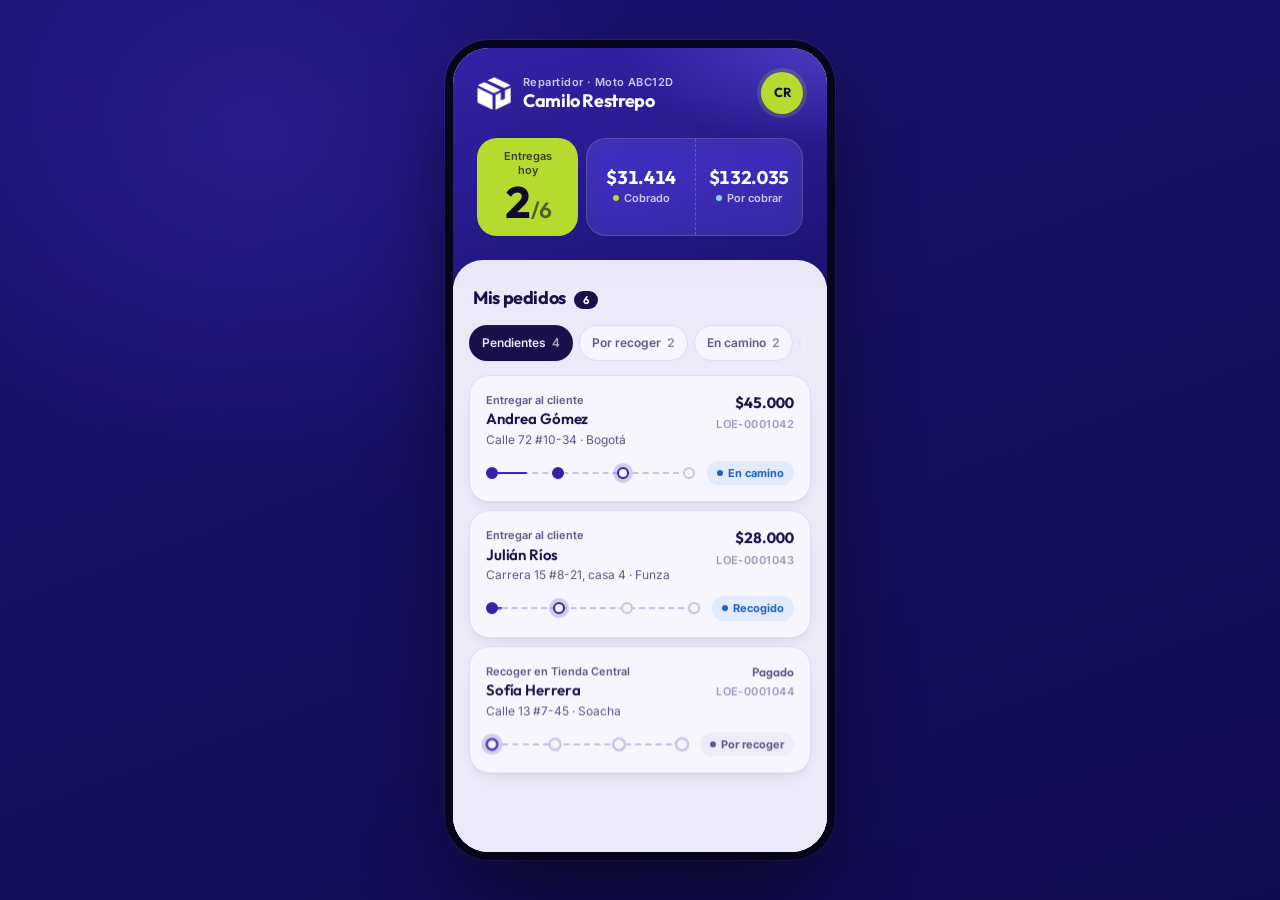
==== commit fc581b84: "Códigos de pedido con formato de 3 letras + 7 números (LOE-0001042), leídos en Code 128 Co-Authored-" ====
--- a/Pages/Pages-repartidor.html
+++ b/Pages/Pages-repartidor.html
@@ -167,7 +167,7 @@
   <div class="toast-region" id="toast-region" aria-live="polite" aria-atomic="true"></div>
 </div>
 
-<script src="../Scripts/Scripts-app.js?v=20261123a"></script>
+<script src="../Scripts/Scripts-app.js?v=20261124a"></script>
 <script src="../Scripts/Scripts-repartidor.js?v=20261123a"></script>
 <script src="../libs/gsap/gsap.min.js"></script>
 <script src="../libs/gsap/ScrollTrigger.min.js"></script>
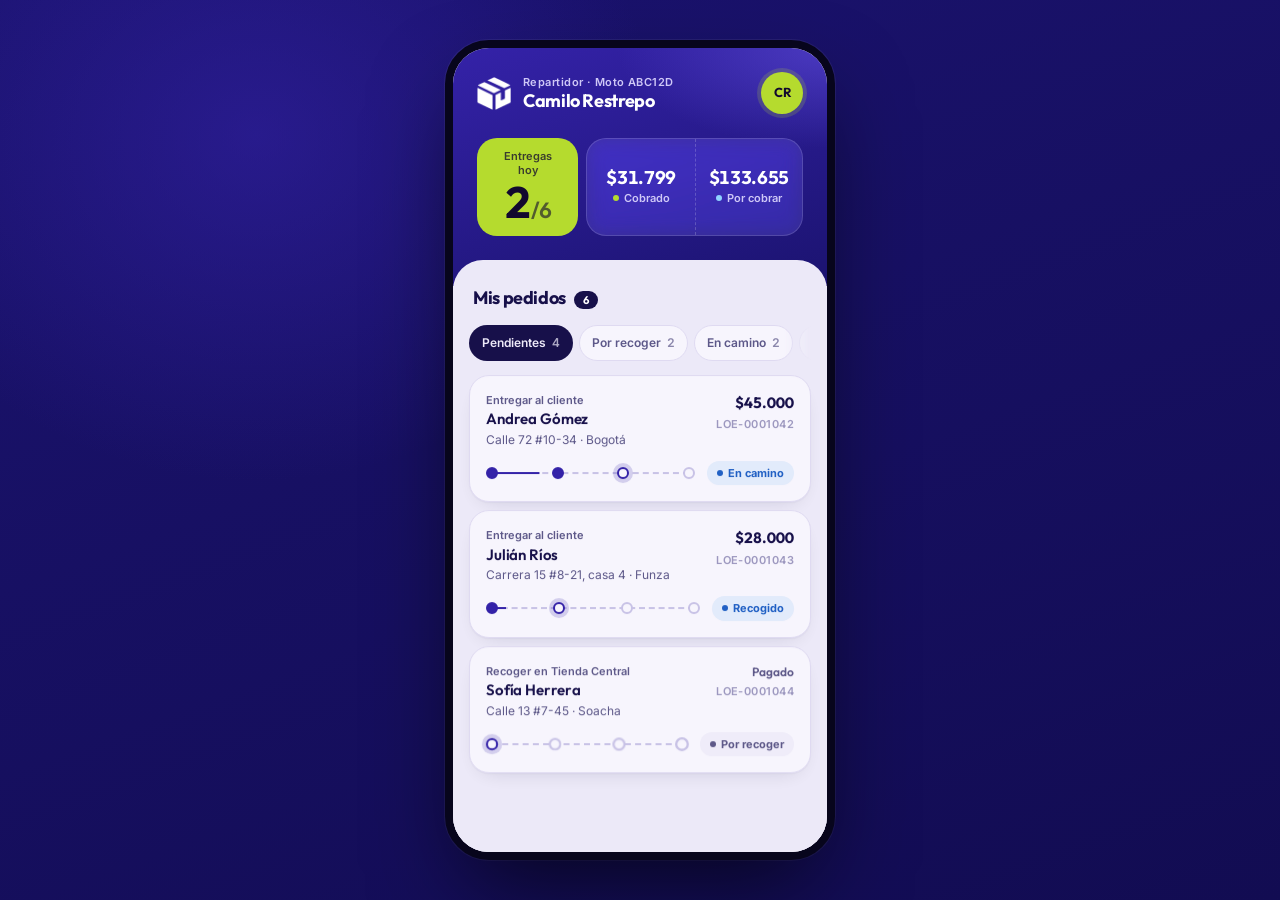
==== commit 8db8dc9a: "AppWeb: los pedidos guardados con códigos viejos (LE-1042) pasan a LOE-0001042 Co-Authored-By: Claud" ====
--- a/Pages/Pages-repartidor.html
+++ b/Pages/Pages-repartidor.html
@@ -167,7 +167,7 @@
   <div class="toast-region" id="toast-region" aria-live="polite" aria-atomic="true"></div>
 </div>
 
-<script src="../Scripts/Scripts-app.js?v=20261124a"></script>
+<script src="../Scripts/Scripts-app.js?v=20261127a"></script>
 <script src="../Scripts/Scripts-repartidor.js?v=20261123a"></script>
 <script src="../libs/gsap/gsap.min.js"></script>
 <script src="../libs/gsap/ScrollTrigger.min.js"></script>
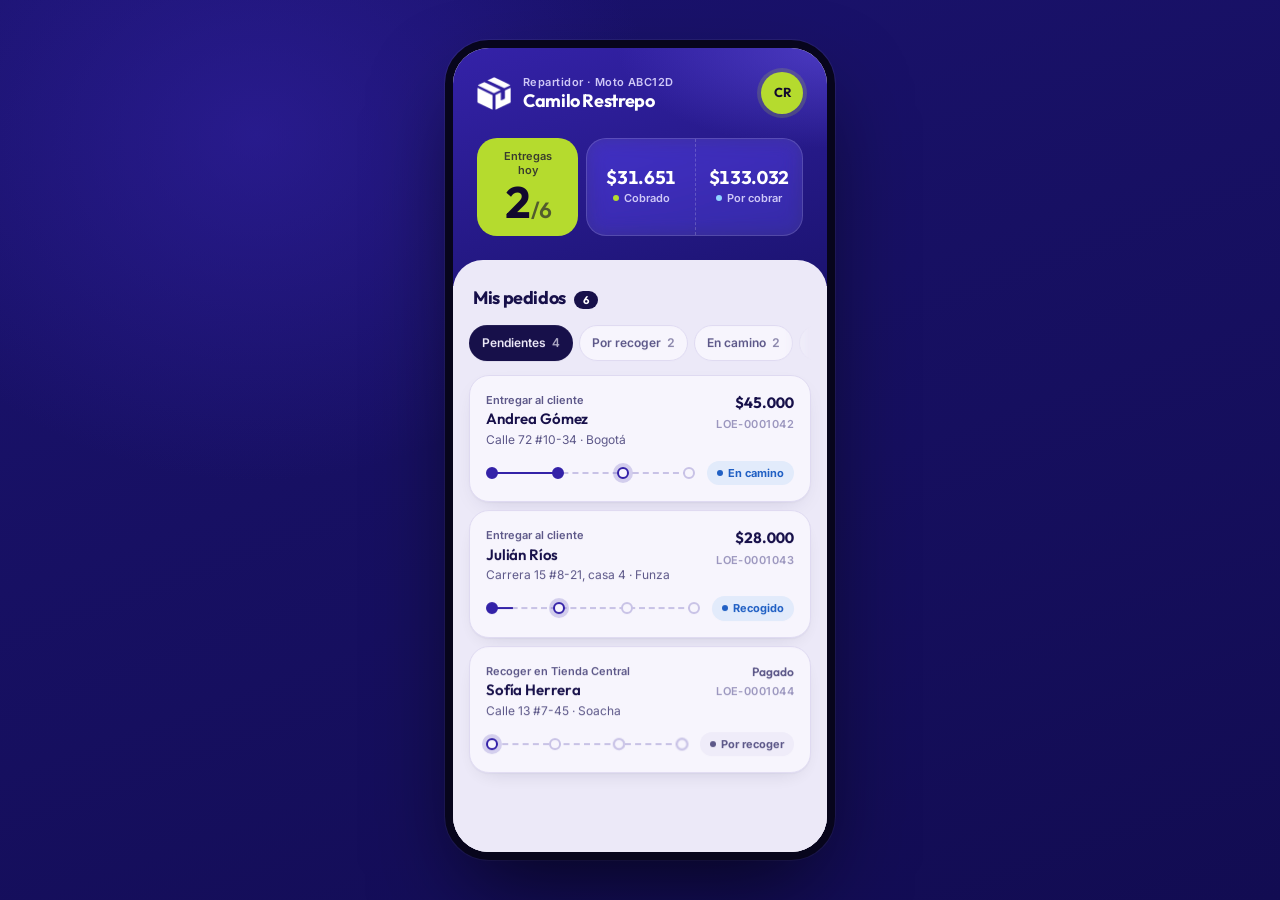
==== commit f78df658: "Sin opciones de escribir por WhatsApp (iteración pendiente) Co-Authored-By: Claude Opus 5.5 <noreply" ====
--- a/Pages/Pages-repartidor.html
+++ b/Pages/Pages-repartidor.html
@@ -167,8 +167,8 @@
   <div class="toast-region" id="toast-region" aria-live="polite" aria-atomic="true"></div>
 </div>
 
-<script src="../Scripts/Scripts-app.js?v=20261127a"></script>
-<script src="../Scripts/Scripts-repartidor.js?v=20261123a"></script>
+<script src="../Scripts/Scripts-app.js?v=20261127b"></script>
+<script src="../Scripts/Scripts-repartidor.js?v=20261127b"></script>
 <script src="../libs/gsap/gsap.min.js"></script>
 <script src="../libs/gsap/ScrollTrigger.min.js"></script>
 <script src="../libs/gsap/SplitText.min.js"></script>
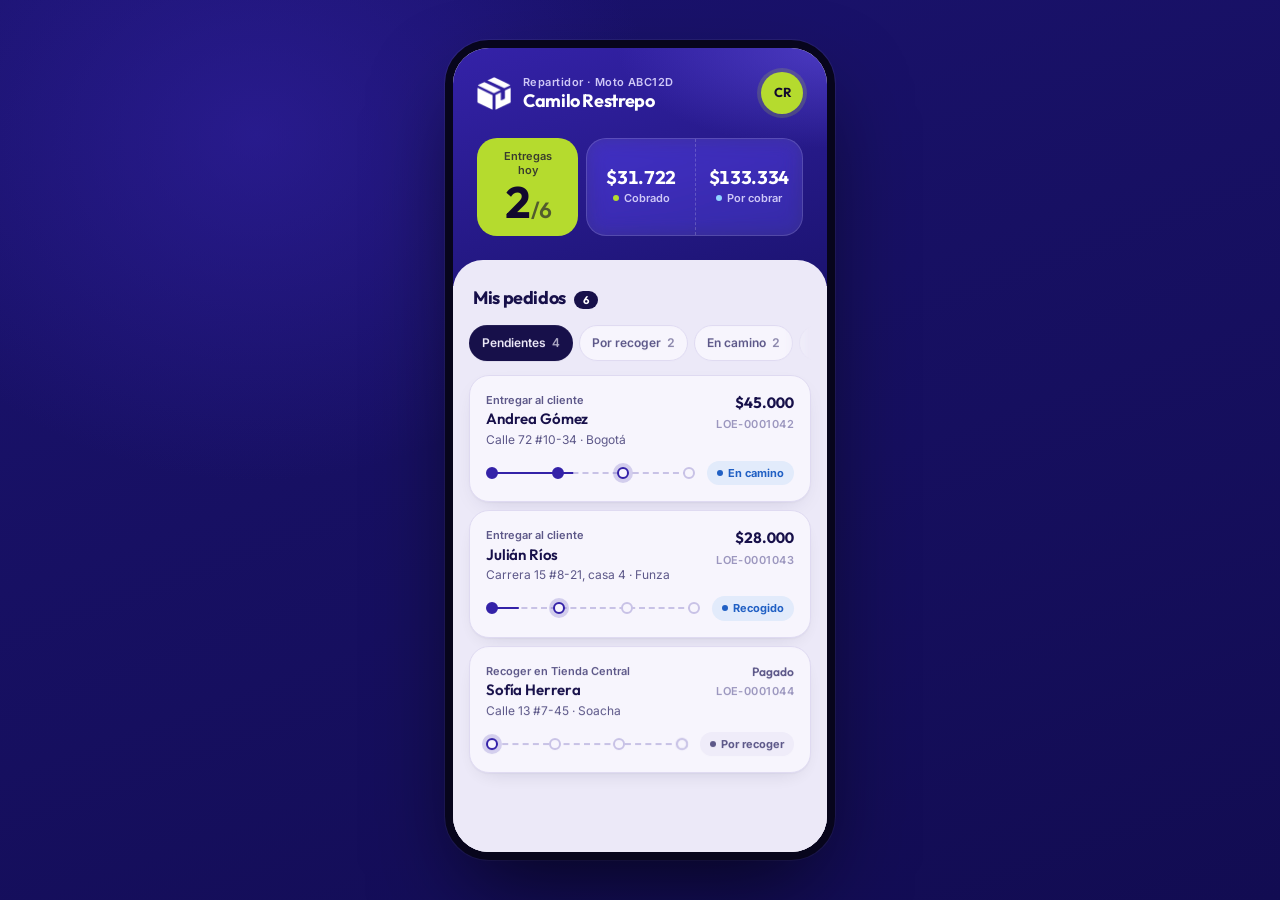
==== commit d330eb0b: "Repartidor sin datos de vehículo Co-Authored-By: Claude Opus 5.5 <noreply@anthropic.com> Claude-Sess" ====
--- a/Pages/Pages-repartidor.html
+++ b/Pages/Pages-repartidor.html
@@ -143,7 +143,6 @@
         </div>
       </div>
       <dl class="detail-list">
-        <div class="detail-row"><div><dt>Vehículo</dt><dd>Moto · ABC12D</dd></div></div>
         <div class="detail-row"><div><dt>Celular</dt><dd>300 123 4567</dd></div></div>
         <div class="detail-row"><div><dt>Comercio de hoy</dt><dd>Tienda Central · Cra 13 #45-20, Chapinero</dd></div></div>
       </dl>
